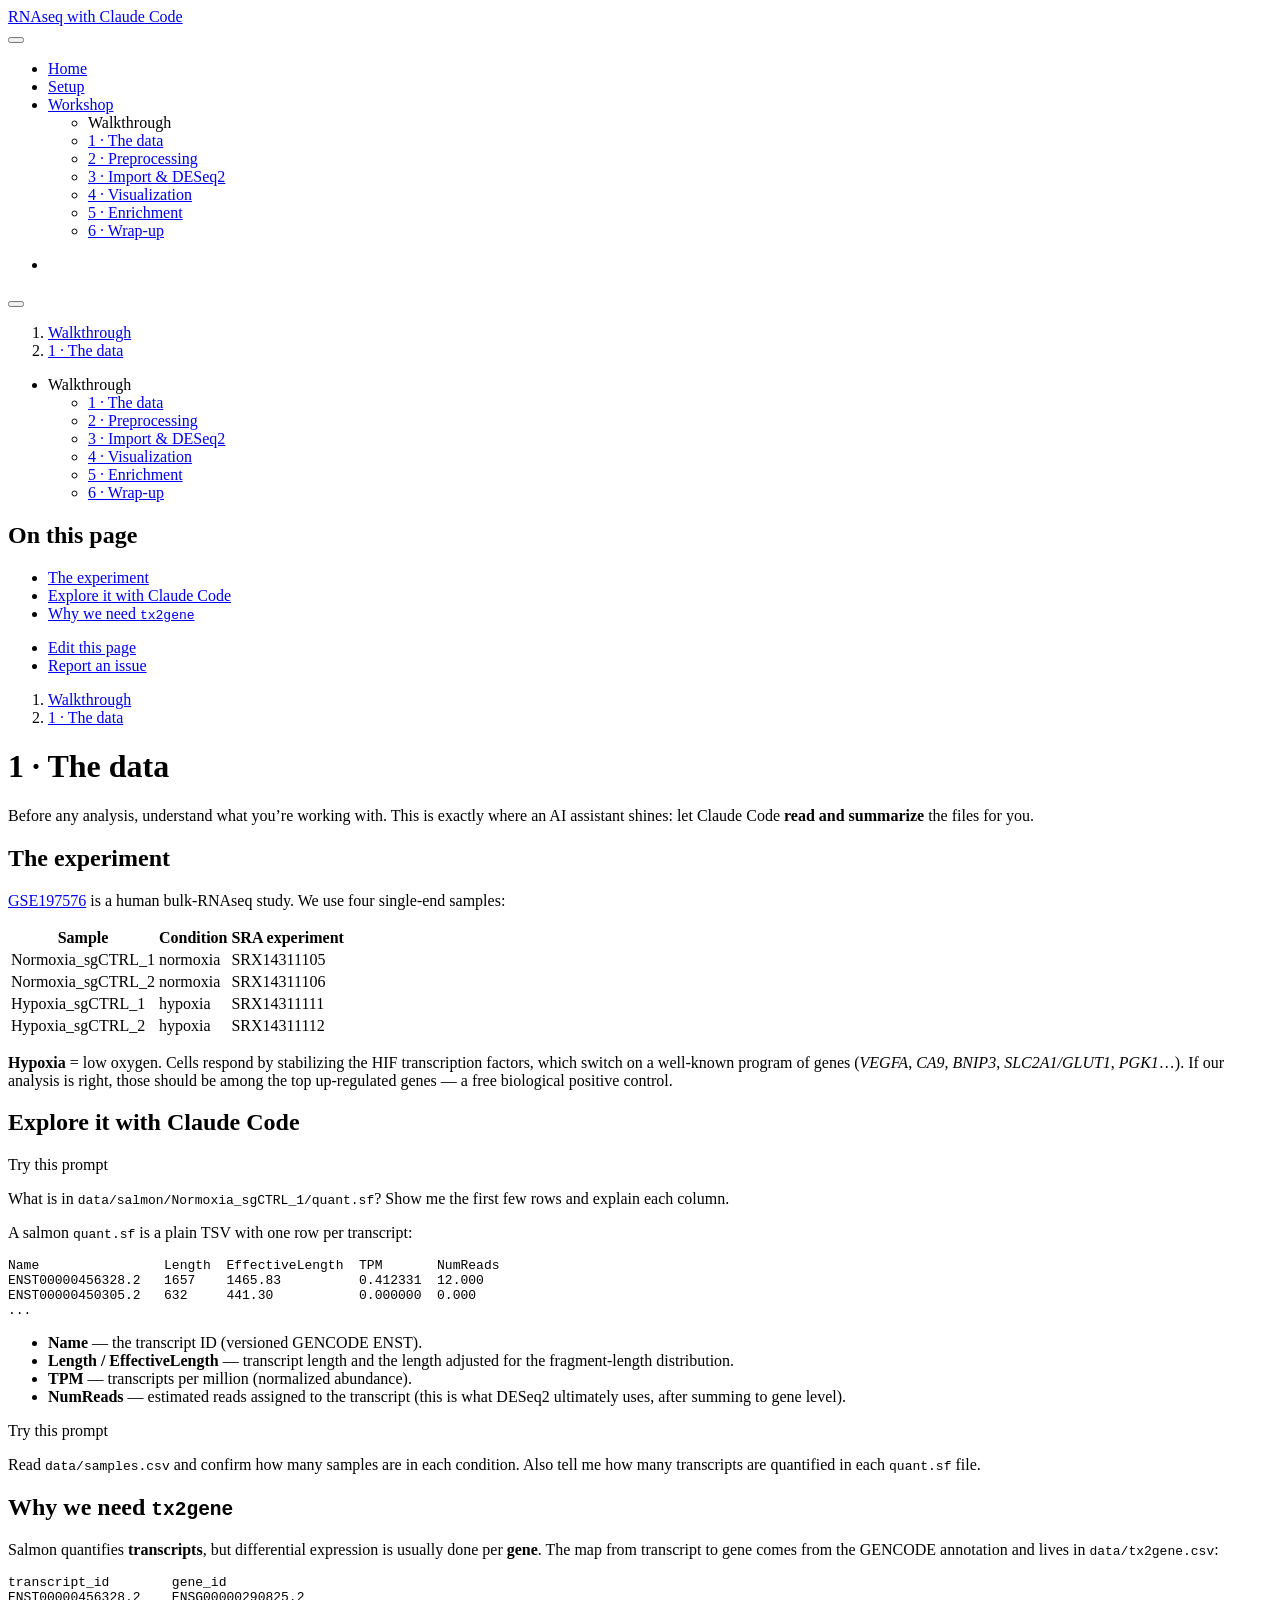
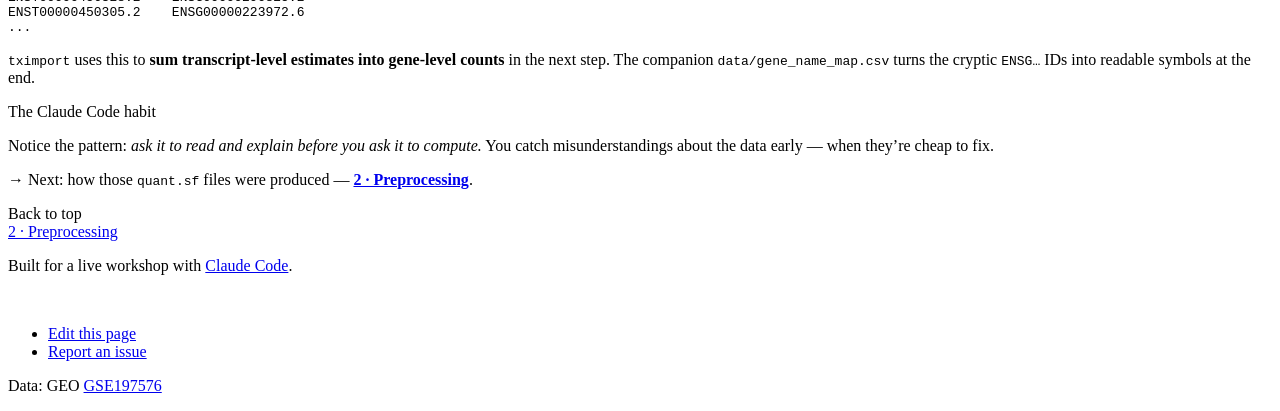
==== docs/01-the-data.html @ b0b3c9ac "RNAseq with Claude Code: 1-hour workshop + Quarto site End-to-end bulk RNAseq workshop driven by Cla" ====
<!DOCTYPE html>
<html xmlns="http://www.w3.org/1999/xhtml" lang="en" xml:lang="en"><head>

<meta charset="utf-8">
<meta name="generator" content="quarto-1.7.31">

<meta name="viewport" content="width=device-width, initial-scale=1.0, user-scalable=yes">


<title>1 · The data – RNAseq with Claude Code</title>
<style>
code{white-space: pre-wrap;}
span.smallcaps{font-variant: small-caps;}
div.columns{display: flex; gap: min(4vw, 1.5em);}
div.column{flex: auto; overflow-x: auto;}
div.hanging-indent{margin-left: 1.5em; text-indent: -1.5em;}
ul.task-list{list-style: none;}
ul.task-list li input[type="checkbox"] {
  width: 0.8em;
  margin: 0 0.8em 0.2em -1em; /* quarto-specific, see https://github.com/quarto-dev/quarto-cli/issues/4556 */ 
  vertical-align: middle;
}
</style>


<script src="site_libs/quarto-nav/quarto-nav.js"></script>
<script src="site_libs/quarto-nav/headroom.min.js"></script>
<script src="site_libs/clipboard/clipboard.min.js"></script>
<script src="site_libs/quarto-search/autocomplete.umd.js"></script>
<script src="site_libs/quarto-search/fuse.min.js"></script>
<script src="site_libs/quarto-search/quarto-search.js"></script>
<meta name="quarto:offset" content="./">
<link href="./02-preprocessing.html" rel="next">
<script src="site_libs/quarto-html/quarto.js" type="module"></script>
<script src="site_libs/quarto-html/tabsets/tabsets.js" type="module"></script>
<script src="site_libs/quarto-html/popper.min.js"></script>
<script src="site_libs/quarto-html/tippy.umd.min.js"></script>
<script src="site_libs/quarto-html/anchor.min.js"></script>
<link href="site_libs/quarto-html/tippy.css" rel="stylesheet">
<link href="site_libs/quarto-html/quarto-syntax-highlighting-4a990d8dcb58f517c7c86712b8f2ac7c.css" rel="stylesheet" id="quarto-text-highlighting-styles">
<script src="site_libs/bootstrap/bootstrap.min.js"></script>
<link href="site_libs/bootstrap/bootstrap-icons.css" rel="stylesheet">
<link href="site_libs/bootstrap/bootstrap-62e6471166560a7707f5a786896205da.min.css" rel="stylesheet" append-hash="true" id="quarto-bootstrap" data-mode="light">
<script id="quarto-search-options" type="application/json">{
  "location": "navbar",
  "copy-button": false,
  "collapse-after": 3,
  "panel-placement": "end",
  "type": "overlay",
  "limit": 50,
  "keyboard-shortcut": [
    "f",
    "/",
    "s"
  ],
  "show-item-context": false,
  "language": {
    "search-no-results-text": "No results",
    "search-matching-documents-text": "matching documents",
    "search-copy-link-title": "Copy link to search",
    "search-hide-matches-text": "Hide additional matches",
    "search-more-match-text": "more match in this document",
    "search-more-matches-text": "more matches in this document",
    "search-clear-button-title": "Clear",
    "search-text-placeholder": "",
    "search-detached-cancel-button-title": "Cancel",
    "search-submit-button-title": "Submit",
    "search-label": "Search"
  }
}</script>


<link rel="stylesheet" href="styles.css">
</head>

<body class="nav-sidebar floating nav-fixed quarto-light">

<div id="quarto-search-results"></div>
  <header id="quarto-header" class="headroom fixed-top">
    <nav class="navbar navbar-expand-lg " data-bs-theme="dark">
      <div class="navbar-container container-fluid">
      <div class="navbar-brand-container mx-auto">
    <a class="navbar-brand" href="./index.html">
    <span class="navbar-title">RNAseq with Claude Code</span>
    </a>
  </div>
            <div id="quarto-search" class="" title="Search"></div>
          <button class="navbar-toggler" type="button" data-bs-toggle="collapse" data-bs-target="#navbarCollapse" aria-controls="navbarCollapse" role="menu" aria-expanded="false" aria-label="Toggle navigation" onclick="if (window.quartoToggleHeadroom) { window.quartoToggleHeadroom(); }">
  <span class="navbar-toggler-icon"></span>
</button>
          <div class="collapse navbar-collapse" id="navbarCollapse">
            <ul class="navbar-nav navbar-nav-scroll me-auto">
  <li class="nav-item">
    <a class="nav-link" href="./index.html"> 
<span class="menu-text">Home</span></a>
  </li>  
  <li class="nav-item">
    <a class="nav-link" href="./setup.html"> 
<span class="menu-text">Setup</span></a>
  </li>  
  <li class="nav-item dropdown ">
    <a class="nav-link dropdown-toggle" href="#" id="nav-menu-workshop" role="link" data-bs-toggle="dropdown" aria-expanded="false">
 <span class="menu-text">Workshop</span>
    </a>
    <ul class="dropdown-menu" aria-labelledby="nav-menu-workshop">    
        <li class="dropdown-header">Walkthrough</li>
        <li>
    <a class="dropdown-item" href="./01-the-data.html">
 <span class="dropdown-text">1 · The data</span></a>
  </li>  
        <li>
    <a class="dropdown-item" href="./02-preprocessing.html">
 <span class="dropdown-text">2 · Preprocessing</span></a>
  </li>  
        <li>
    <a class="dropdown-item" href="./03-import-deseq2.html">
 <span class="dropdown-text">3 · Import &amp; DESeq2</span></a>
  </li>  
        <li>
    <a class="dropdown-item" href="./04-visualization.html">
 <span class="dropdown-text">4 · Visualization</span></a>
  </li>  
        <li>
    <a class="dropdown-item" href="./05-enrichment.html">
 <span class="dropdown-text">5 · Enrichment</span></a>
  </li>  
        <li>
    <a class="dropdown-item" href="./06-wrap-up.html">
 <span class="dropdown-text">6 · Wrap-up</span></a>
  </li>  
    </ul>
  </li>
</ul>
            <ul class="navbar-nav navbar-nav-scroll ms-auto">
  <li class="nav-item compact">
    <a class="nav-link" href="https://github.com/crazyhottommy/claude_code_RNAseq_workshop"> <i class="bi bi-github" role="img">
</i> 
<span class="menu-text"></span></a>
  </li>  
</ul>
          </div> <!-- /navcollapse -->
            <div class="quarto-navbar-tools">
</div>
      </div> <!-- /container-fluid -->
    </nav>
  <nav class="quarto-secondary-nav">
    <div class="container-fluid d-flex">
      <button type="button" class="quarto-btn-toggle btn" data-bs-toggle="collapse" role="button" data-bs-target=".quarto-sidebar-collapse-item" aria-controls="quarto-sidebar" aria-expanded="false" aria-label="Toggle sidebar navigation" onclick="if (window.quartoToggleHeadroom) { window.quartoToggleHeadroom(); }">
        <i class="bi bi-layout-text-sidebar-reverse"></i>
      </button>
        <nav class="quarto-page-breadcrumbs" aria-label="breadcrumb"><ol class="breadcrumb"><li class="breadcrumb-item"><a href="./01-the-data.html">Walkthrough</a></li><li class="breadcrumb-item"><a href="./01-the-data.html">1 · The data</a></li></ol></nav>
        <a class="flex-grow-1" role="navigation" data-bs-toggle="collapse" data-bs-target=".quarto-sidebar-collapse-item" aria-controls="quarto-sidebar" aria-expanded="false" aria-label="Toggle sidebar navigation" onclick="if (window.quartoToggleHeadroom) { window.quartoToggleHeadroom(); }">      
        </a>
    </div>
  </nav>
</header>
<!-- content -->
<div id="quarto-content" class="quarto-container page-columns page-rows-contents page-layout-article page-navbar">
<!-- sidebar -->
  <nav id="quarto-sidebar" class="sidebar collapse collapse-horizontal quarto-sidebar-collapse-item sidebar-navigation floating overflow-auto">
    <div class="sidebar-menu-container"> 
    <ul class="list-unstyled mt-1">
        <li class="sidebar-item sidebar-item-section">
      <div class="sidebar-item-container"> 
            <a class="sidebar-item-text sidebar-link text-start" data-bs-toggle="collapse" data-bs-target="#quarto-sidebar-section-1" role="navigation" aria-expanded="true">
 <span class="menu-text">Walkthrough</span></a>
          <a class="sidebar-item-toggle text-start" data-bs-toggle="collapse" data-bs-target="#quarto-sidebar-section-1" role="navigation" aria-expanded="true" aria-label="Toggle section">
            <i class="bi bi-chevron-right ms-2"></i>
          </a> 
      </div>
      <ul id="quarto-sidebar-section-1" class="collapse list-unstyled sidebar-section depth1 show">  
          <li class="sidebar-item">
  <div class="sidebar-item-container"> 
  <a href="./01-the-data.html" class="sidebar-item-text sidebar-link active">
 <span class="menu-text">1 · The data</span></a>
  </div>
</li>
          <li class="sidebar-item">
  <div class="sidebar-item-container"> 
  <a href="./02-preprocessing.html" class="sidebar-item-text sidebar-link">
 <span class="menu-text">2 · Preprocessing</span></a>
  </div>
</li>
          <li class="sidebar-item">
  <div class="sidebar-item-container"> 
  <a href="./03-import-deseq2.html" class="sidebar-item-text sidebar-link">
 <span class="menu-text">3 · Import &amp; DESeq2</span></a>
  </div>
</li>
          <li class="sidebar-item">
  <div class="sidebar-item-container"> 
  <a href="./04-visualization.html" class="sidebar-item-text sidebar-link">
 <span class="menu-text">4 · Visualization</span></a>
  </div>
</li>
          <li class="sidebar-item">
  <div class="sidebar-item-container"> 
  <a href="./05-enrichment.html" class="sidebar-item-text sidebar-link">
 <span class="menu-text">5 · Enrichment</span></a>
  </div>
</li>
          <li class="sidebar-item">
  <div class="sidebar-item-container"> 
  <a href="./06-wrap-up.html" class="sidebar-item-text sidebar-link">
 <span class="menu-text">6 · Wrap-up</span></a>
  </div>
</li>
      </ul>
  </li>
    </ul>
    </div>
</nav>
<div id="quarto-sidebar-glass" class="quarto-sidebar-collapse-item" data-bs-toggle="collapse" data-bs-target=".quarto-sidebar-collapse-item"></div>
<!-- margin-sidebar -->
    <div id="quarto-margin-sidebar" class="sidebar margin-sidebar">
        <nav id="TOC" role="doc-toc" class="toc-active">
    <h2 id="toc-title">On this page</h2>
   
  <ul>
  <li><a href="#the-experiment" id="toc-the-experiment" class="nav-link active" data-scroll-target="#the-experiment">The experiment</a></li>
  <li><a href="#explore-it-with-claude-code" id="toc-explore-it-with-claude-code" class="nav-link" data-scroll-target="#explore-it-with-claude-code">Explore it with Claude Code</a></li>
  <li><a href="#why-we-need-tx2gene" id="toc-why-we-need-tx2gene" class="nav-link" data-scroll-target="#why-we-need-tx2gene">Why we need <code>tx2gene</code></a></li>
  </ul>
<div class="toc-actions"><ul><li><a href="https://github.com/crazyhottommy/claude_code_RNAseq_workshop/edit/main/01-the-data.qmd" class="toc-action"><i class="bi bi-github"></i>Edit this page</a></li><li><a href="https://github.com/crazyhottommy/claude_code_RNAseq_workshop/issues/new" class="toc-action"><i class="bi empty"></i>Report an issue</a></li></ul></div></nav>
    </div>
<!-- main -->
<main class="content" id="quarto-document-content">

<header id="title-block-header" class="quarto-title-block default"><nav class="quarto-page-breadcrumbs quarto-title-breadcrumbs d-none d-lg-block" aria-label="breadcrumb"><ol class="breadcrumb"><li class="breadcrumb-item"><a href="./01-the-data.html">Walkthrough</a></li><li class="breadcrumb-item"><a href="./01-the-data.html">1 · The data</a></li></ol></nav>
<div class="quarto-title">
<h1 class="title">1 · The data</h1>
</div>



<div class="quarto-title-meta">

    
  
    
  </div>
  


</header>


<p>Before any analysis, understand what you’re working with. This is exactly where an AI assistant shines: let Claude Code <strong>read and summarize</strong> the files for you.</p>
<section id="the-experiment" class="level2">
<h2 class="anchored" data-anchor-id="the-experiment">The experiment</h2>
<p><a href="https://www.ncbi.nlm.nih.gov/geo/query/acc.cgi?acc=GSE197576">GSE197576</a> is a human bulk-RNAseq study. We use four single-end samples:</p>
<table class="caption-top table">
<thead>
<tr class="header">
<th>Sample</th>
<th>Condition</th>
<th>SRA experiment</th>
</tr>
</thead>
<tbody>
<tr class="odd">
<td>Normoxia_sgCTRL_1</td>
<td>normoxia</td>
<td>SRX14311105</td>
</tr>
<tr class="even">
<td>Normoxia_sgCTRL_2</td>
<td>normoxia</td>
<td>SRX14311106</td>
</tr>
<tr class="odd">
<td>Hypoxia_sgCTRL_1</td>
<td>hypoxia</td>
<td>SRX14311111</td>
</tr>
<tr class="even">
<td>Hypoxia_sgCTRL_2</td>
<td>hypoxia</td>
<td>SRX14311112</td>
</tr>
</tbody>
</table>
<p><strong>Hypoxia</strong> = low oxygen. Cells respond by stabilizing the HIF transcription factors, which switch on a well-known program of genes (<em>VEGFA</em>, <em>CA9</em>, <em>BNIP3</em>, <em>SLC2A1/GLUT1</em>, <em>PGK1</em>…). If our analysis is right, those should be among the top up-regulated genes — a free biological positive control.</p>
</section>
<section id="explore-it-with-claude-code" class="level2">
<h2 class="anchored" data-anchor-id="explore-it-with-claude-code">Explore it with Claude Code</h2>
<div class="claude-prompt">
<p><span class="prompt-label">Try this prompt</span></p>
<p><span class="prompt-text">What is in <code>data/salmon/Normoxia_sgCTRL_1/quant.sf</code>? Show me the first few rows and explain each column.</span></p>
</div>
<p>A salmon <code>quant.sf</code> is a plain TSV with one row per transcript:</p>
<pre><code>Name                Length  EffectiveLength  TPM       NumReads
ENST00000456328.2   1657    1465.83          0.412331  12.000
ENST00000450305.2   632     441.30           0.000000  0.000
...</code></pre>
<ul>
<li><strong>Name</strong> — the transcript ID (versioned GENCODE ENST).</li>
<li><strong>Length / EffectiveLength</strong> — transcript length and the length adjusted for the fragment-length distribution.</li>
<li><strong>TPM</strong> — transcripts per million (normalized abundance).</li>
<li><strong>NumReads</strong> — estimated reads assigned to the transcript (this is what DESeq2 ultimately uses, after summing to gene level).</li>
</ul>
<div class="claude-prompt">
<p><span class="prompt-label">Try this prompt</span></p>
<p><span class="prompt-text">Read <code>data/samples.csv</code> and confirm how many samples are in each condition. Also tell me how many transcripts are quantified in each <code>quant.sf</code> file.</span></p>
</div>
</section>
<section id="why-we-need-tx2gene" class="level2">
<h2 class="anchored" data-anchor-id="why-we-need-tx2gene">Why we need <code>tx2gene</code></h2>
<p>Salmon quantifies <strong>transcripts</strong>, but differential expression is usually done per <strong>gene</strong>. The map from transcript to gene comes from the GENCODE annotation and lives in <code>data/tx2gene.csv</code>:</p>
<pre><code>transcript_id        gene_id
ENST00000456328.2    ENSG00000290825.2
ENST00000450305.2    ENSG00000223972.6
...</code></pre>
<p><code>tximport</code> uses this to <strong>sum transcript-level estimates into gene-level counts</strong> in the next step. The companion <code>data/gene_name_map.csv</code> turns the cryptic <code>ENSG…</code> IDs into readable symbols at the end.</p>
<div class="callout callout-style-default callout-tip callout-titled">
<div class="callout-header d-flex align-content-center">
<div class="callout-icon-container">
<i class="callout-icon"></i>
</div>
<div class="callout-title-container flex-fill">
The Claude Code habit
</div>
</div>
<div class="callout-body-container callout-body">
<p>Notice the pattern: <em>ask it to read and explain before you ask it to compute.</em> You catch misunderstandings about the data early — when they’re cheap to fix.</p>
</div>
</div>
<p>→ Next: how those <code>quant.sf</code> files were produced — <strong><a href="./02-preprocessing.html">2 · Preprocessing</a></strong>.</p>


</section>

<a onclick="window.scrollTo(0, 0); return false;" role="button" id="quarto-back-to-top"><i class="bi bi-arrow-up"></i> Back to top</a></main> <!-- /main -->
<script id="quarto-html-after-body" type="application/javascript">
  window.document.addEventListener("DOMContentLoaded", function (event) {
    const icon = "";
    const anchorJS = new window.AnchorJS();
    anchorJS.options = {
      placement: 'right',
      icon: icon
    };
    anchorJS.add('.anchored');
    const isCodeAnnotation = (el) => {
      for (const clz of el.classList) {
        if (clz.startsWith('code-annotation-')) {                     
          return true;
        }
      }
      return false;
    }
    const onCopySuccess = function(e) {
      // button target
      const button = e.trigger;
      // don't keep focus
      button.blur();
      // flash "checked"
      button.classList.add('code-copy-button-checked');
      var currentTitle = button.getAttribute("title");
      button.setAttribute("title", "Copied!");
      let tooltip;
      if (window.bootstrap) {
        button.setAttribute("data-bs-toggle", "tooltip");
        button.setAttribute("data-bs-placement", "left");
        button.setAttribute("data-bs-title", "Copied!");
        tooltip = new bootstrap.Tooltip(button, 
          { trigger: "manual", 
            customClass: "code-copy-button-tooltip",
            offset: [0, -8]});
        tooltip.show();    
      }
      setTimeout(function() {
        if (tooltip) {
          tooltip.hide();
          button.removeAttribute("data-bs-title");
          button.removeAttribute("data-bs-toggle");
          button.removeAttribute("data-bs-placement");
        }
        button.setAttribute("title", currentTitle);
        button.classList.remove('code-copy-button-checked');
      }, 1000);
      // clear code selection
      e.clearSelection();
    }
    const getTextToCopy = function(trigger) {
        const codeEl = trigger.previousElementSibling.cloneNode(true);
        for (const childEl of codeEl.children) {
          if (isCodeAnnotation(childEl)) {
            childEl.remove();
          }
        }
        return codeEl.innerText;
    }
    const clipboard = new window.ClipboardJS('.code-copy-button:not([data-in-quarto-modal])', {
      text: getTextToCopy
    });
    clipboard.on('success', onCopySuccess);
    if (window.document.getElementById('quarto-embedded-source-code-modal')) {
      const clipboardModal = new window.ClipboardJS('.code-copy-button[data-in-quarto-modal]', {
        text: getTextToCopy,
        container: window.document.getElementById('quarto-embedded-source-code-modal')
      });
      clipboardModal.on('success', onCopySuccess);
    }
      var localhostRegex = new RegExp(/^(?:http|https):\/\/localhost\:?[0-9]*\//);
      var mailtoRegex = new RegExp(/^mailto:/);
        var filterRegex = new RegExp("https:\/\/crazyhottommy\.github\.io\/claude_code_RNAseq_workshop\/");
      var isInternal = (href) => {
          return filterRegex.test(href) || localhostRegex.test(href) || mailtoRegex.test(href);
      }
      // Inspect non-navigation links and adorn them if external
     var links = window.document.querySelectorAll('a[href]:not(.nav-link):not(.navbar-brand):not(.toc-action):not(.sidebar-link):not(.sidebar-item-toggle):not(.pagination-link):not(.no-external):not([aria-hidden]):not(.dropdown-item):not(.quarto-navigation-tool):not(.about-link)');
      for (var i=0; i<links.length; i++) {
        const link = links[i];
        if (!isInternal(link.href)) {
          // undo the damage that might have been done by quarto-nav.js in the case of
          // links that we want to consider external
          if (link.dataset.originalHref !== undefined) {
            link.href = link.dataset.originalHref;
          }
        }
      }
    function tippyHover(el, contentFn, onTriggerFn, onUntriggerFn) {
      const config = {
        allowHTML: true,
        maxWidth: 500,
        delay: 100,
        arrow: false,
        appendTo: function(el) {
            return el.parentElement;
        },
        interactive: true,
        interactiveBorder: 10,
        theme: 'quarto',
        placement: 'bottom-start',
      };
      if (contentFn) {
        config.content = contentFn;
      }
      if (onTriggerFn) {
        config.onTrigger = onTriggerFn;
      }
      if (onUntriggerFn) {
        config.onUntrigger = onUntriggerFn;
      }
      window.tippy(el, config); 
    }
    const noterefs = window.document.querySelectorAll('a[role="doc-noteref"]');
    for (var i=0; i<noterefs.length; i++) {
      const ref = noterefs[i];
      tippyHover(ref, function() {
        // use id or data attribute instead here
        let href = ref.getAttribute('data-footnote-href') || ref.getAttribute('href');
        try { href = new URL(href).hash; } catch {}
        const id = href.replace(/^#\/?/, "");
        const note = window.document.getElementById(id);
        if (note) {
          return note.innerHTML;
        } else {
          return "";
        }
      });
    }
    const xrefs = window.document.querySelectorAll('a.quarto-xref');
    const processXRef = (id, note) => {
      // Strip column container classes
      const stripColumnClz = (el) => {
        el.classList.remove("page-full", "page-columns");
        if (el.children) {
          for (const child of el.children) {
            stripColumnClz(child);
          }
        }
      }
      stripColumnClz(note)
      if (id === null || id.startsWith('sec-')) {
        // Special case sections, only their first couple elements
        const container = document.createElement("div");
        if (note.children && note.children.length > 2) {
          container.appendChild(note.children[0].cloneNode(true));
          for (let i = 1; i < note.children.length; i++) {
            const child = note.children[i];
            if (child.tagName === "P" && child.innerText === "") {
              continue;
            } else {
              container.appendChild(child.cloneNode(true));
              break;
            }
          }
          if (window.Quarto?.typesetMath) {
            window.Quarto.typesetMath(container);
          }
          return container.innerHTML
        } else {
          if (window.Quarto?.typesetMath) {
            window.Quarto.typesetMath(note);
          }
          return note.innerHTML;
        }
      } else {
        // Remove any anchor links if they are present
        const anchorLink = note.querySelector('a.anchorjs-link');
        if (anchorLink) {
          anchorLink.remove();
        }
        if (window.Quarto?.typesetMath) {
          window.Quarto.typesetMath(note);
        }
        if (note.classList.contains("callout")) {
          return note.outerHTML;
        } else {
          return note.innerHTML;
        }
      }
    }
    for (var i=0; i<xrefs.length; i++) {
      const xref = xrefs[i];
      tippyHover(xref, undefined, function(instance) {
        instance.disable();
        let url = xref.getAttribute('href');
        let hash = undefined; 
        if (url.startsWith('#')) {
          hash = url;
        } else {
          try { hash = new URL(url).hash; } catch {}
        }
        if (hash) {
          const id = hash.replace(/^#\/?/, "");
          const note = window.document.getElementById(id);
          if (note !== null) {
            try {
              const html = processXRef(id, note.cloneNode(true));
              instance.setContent(html);
            } finally {
              instance.enable();
              instance.show();
            }
          } else {
            // See if we can fetch this
            fetch(url.split('#')[0])
            .then(res => res.text())
            .then(html => {
              const parser = new DOMParser();
              const htmlDoc = parser.parseFromString(html, "text/html");
              const note = htmlDoc.getElementById(id);
              if (note !== null) {
                const html = processXRef(id, note);
                instance.setContent(html);
              } 
            }).finally(() => {
              instance.enable();
              instance.show();
            });
          }
        } else {
          // See if we can fetch a full url (with no hash to target)
          // This is a special case and we should probably do some content thinning / targeting
          fetch(url)
          .then(res => res.text())
          .then(html => {
            const parser = new DOMParser();
            const htmlDoc = parser.parseFromString(html, "text/html");
            const note = htmlDoc.querySelector('main.content');
            if (note !== null) {
              // This should only happen for chapter cross references
              // (since there is no id in the URL)
              // remove the first header
              if (note.children.length > 0 && note.children[0].tagName === "HEADER") {
                note.children[0].remove();
              }
              const html = processXRef(null, note);
              instance.setContent(html);
            } 
          }).finally(() => {
            instance.enable();
            instance.show();
          });
        }
      }, function(instance) {
      });
    }
        let selectedAnnoteEl;
        const selectorForAnnotation = ( cell, annotation) => {
          let cellAttr = 'data-code-cell="' + cell + '"';
          let lineAttr = 'data-code-annotation="' +  annotation + '"';
          const selector = 'span[' + cellAttr + '][' + lineAttr + ']';
          return selector;
        }
        const selectCodeLines = (annoteEl) => {
          const doc = window.document;
          const targetCell = annoteEl.getAttribute("data-target-cell");
          const targetAnnotation = annoteEl.getAttribute("data-target-annotation");
          const annoteSpan = window.document.querySelector(selectorForAnnotation(targetCell, targetAnnotation));
          const lines = annoteSpan.getAttribute("data-code-lines").split(",");
          const lineIds = lines.map((line) => {
            return targetCell + "-" + line;
          })
          let top = null;
          let height = null;
          let parent = null;
          if (lineIds.length > 0) {
              //compute the position of the single el (top and bottom and make a div)
              const el = window.document.getElementById(lineIds[0]);
              top = el.offsetTop;
              height = el.offsetHeight;
              parent = el.parentElement.parentElement;
            if (lineIds.length > 1) {
              const lastEl = window.document.getElementById(lineIds[lineIds.length - 1]);
              const bottom = lastEl.offsetTop + lastEl.offsetHeight;
              height = bottom - top;
            }
            if (top !== null && height !== null && parent !== null) {
              // cook up a div (if necessary) and position it 
              let div = window.document.getElementById("code-annotation-line-highlight");
              if (div === null) {
                div = window.document.createElement("div");
                div.setAttribute("id", "code-annotation-line-highlight");
                div.style.position = 'absolute';
                parent.appendChild(div);
              }
              div.style.top = top - 2 + "px";
              div.style.height = height + 4 + "px";
              div.style.left = 0;
              let gutterDiv = window.document.getElementById("code-annotation-line-highlight-gutter");
              if (gutterDiv === null) {
                gutterDiv = window.document.createElement("div");
                gutterDiv.setAttribute("id", "code-annotation-line-highlight-gutter");
                gutterDiv.style.position = 'absolute';
                const codeCell = window.document.getElementById(targetCell);
                const gutter = codeCell.querySelector('.code-annotation-gutter');
                gutter.appendChild(gutterDiv);
              }
              gutterDiv.style.top = top - 2 + "px";
              gutterDiv.style.height = height + 4 + "px";
            }
            selectedAnnoteEl = annoteEl;
          }
        };
        const unselectCodeLines = () => {
          const elementsIds = ["code-annotation-line-highlight", "code-annotation-line-highlight-gutter"];
          elementsIds.forEach((elId) => {
            const div = window.document.getElementById(elId);
            if (div) {
              div.remove();
            }
          });
          selectedAnnoteEl = undefined;
        };
          // Handle positioning of the toggle
      window.addEventListener(
        "resize",
        throttle(() => {
          elRect = undefined;
          if (selectedAnnoteEl) {
            selectCodeLines(selectedAnnoteEl);
          }
        }, 10)
      );
      function throttle(fn, ms) {
      let throttle = false;
      let timer;
        return (...args) => {
          if(!throttle) { // first call gets through
              fn.apply(this, args);
              throttle = true;
          } else { // all the others get throttled
              if(timer) clearTimeout(timer); // cancel #2
              timer = setTimeout(() => {
                fn.apply(this, args);
                timer = throttle = false;
              }, ms);
          }
        };
      }
        // Attach click handler to the DT
        const annoteDls = window.document.querySelectorAll('dt[data-target-cell]');
        for (const annoteDlNode of annoteDls) {
          annoteDlNode.addEventListener('click', (event) => {
            const clickedEl = event.target;
            if (clickedEl !== selectedAnnoteEl) {
              unselectCodeLines();
              const activeEl = window.document.querySelector('dt[data-target-cell].code-annotation-active');
              if (activeEl) {
                activeEl.classList.remove('code-annotation-active');
              }
              selectCodeLines(clickedEl);
              clickedEl.classList.add('code-annotation-active');
            } else {
              // Unselect the line
              unselectCodeLines();
              clickedEl.classList.remove('code-annotation-active');
            }
          });
        }
    const findCites = (el) => {
      const parentEl = el.parentElement;
      if (parentEl) {
        const cites = parentEl.dataset.cites;
        if (cites) {
          return {
            el,
            cites: cites.split(' ')
          };
        } else {
          return findCites(el.parentElement)
        }
      } else {
        return undefined;
      }
    };
    var bibliorefs = window.document.querySelectorAll('a[role="doc-biblioref"]');
    for (var i=0; i<bibliorefs.length; i++) {
      const ref = bibliorefs[i];
      const citeInfo = findCites(ref);
      if (citeInfo) {
        tippyHover(citeInfo.el, function() {
          var popup = window.document.createElement('div');
          citeInfo.cites.forEach(function(cite) {
            var citeDiv = window.document.createElement('div');
            citeDiv.classList.add('hanging-indent');
            citeDiv.classList.add('csl-entry');
            var biblioDiv = window.document.getElementById('ref-' + cite);
            if (biblioDiv) {
              citeDiv.innerHTML = biblioDiv.innerHTML;
            }
            popup.appendChild(citeDiv);
          });
          return popup.innerHTML;
        });
      }
    }
  });
  </script>
<nav class="page-navigation">
  <div class="nav-page nav-page-previous">
  </div>
  <div class="nav-page nav-page-next">
      <a href="./02-preprocessing.html" class="pagination-link" aria-label="2 · Preprocessing">
        <span class="nav-page-text">2 · Preprocessing</span> <i class="bi bi-arrow-right-short"></i>
      </a>
  </div>
</nav>
</div> <!-- /content -->
<footer class="footer">
  <div class="nav-footer">
    <div class="nav-footer-left">
<p>Built for a live workshop with <a href="https://claude.com/claude-code">Claude Code</a>.</p>
</div>   
    <div class="nav-footer-center">
      &nbsp;
    <div class="toc-actions d-sm-block d-md-none"><ul><li><a href="https://github.com/crazyhottommy/claude_code_RNAseq_workshop/edit/main/01-the-data.qmd" class="toc-action"><i class="bi bi-github"></i>Edit this page</a></li><li><a href="https://github.com/crazyhottommy/claude_code_RNAseq_workshop/issues/new" class="toc-action"><i class="bi empty"></i>Report an issue</a></li></ul></div></div>
    <div class="nav-footer-right">
<p>Data: GEO <a href="https://www.ncbi.nlm.nih.gov/geo/query/acc.cgi?acc=GSE197576">GSE197576</a></p>
</div>
  </div>
</footer>




</body></html>
---- docs/styles.css ----
/* Minor tweaks layered on top of styles.scss */
.callout { margin-top: 1rem; }
pre.sourceCode { border-radius: 8px; }
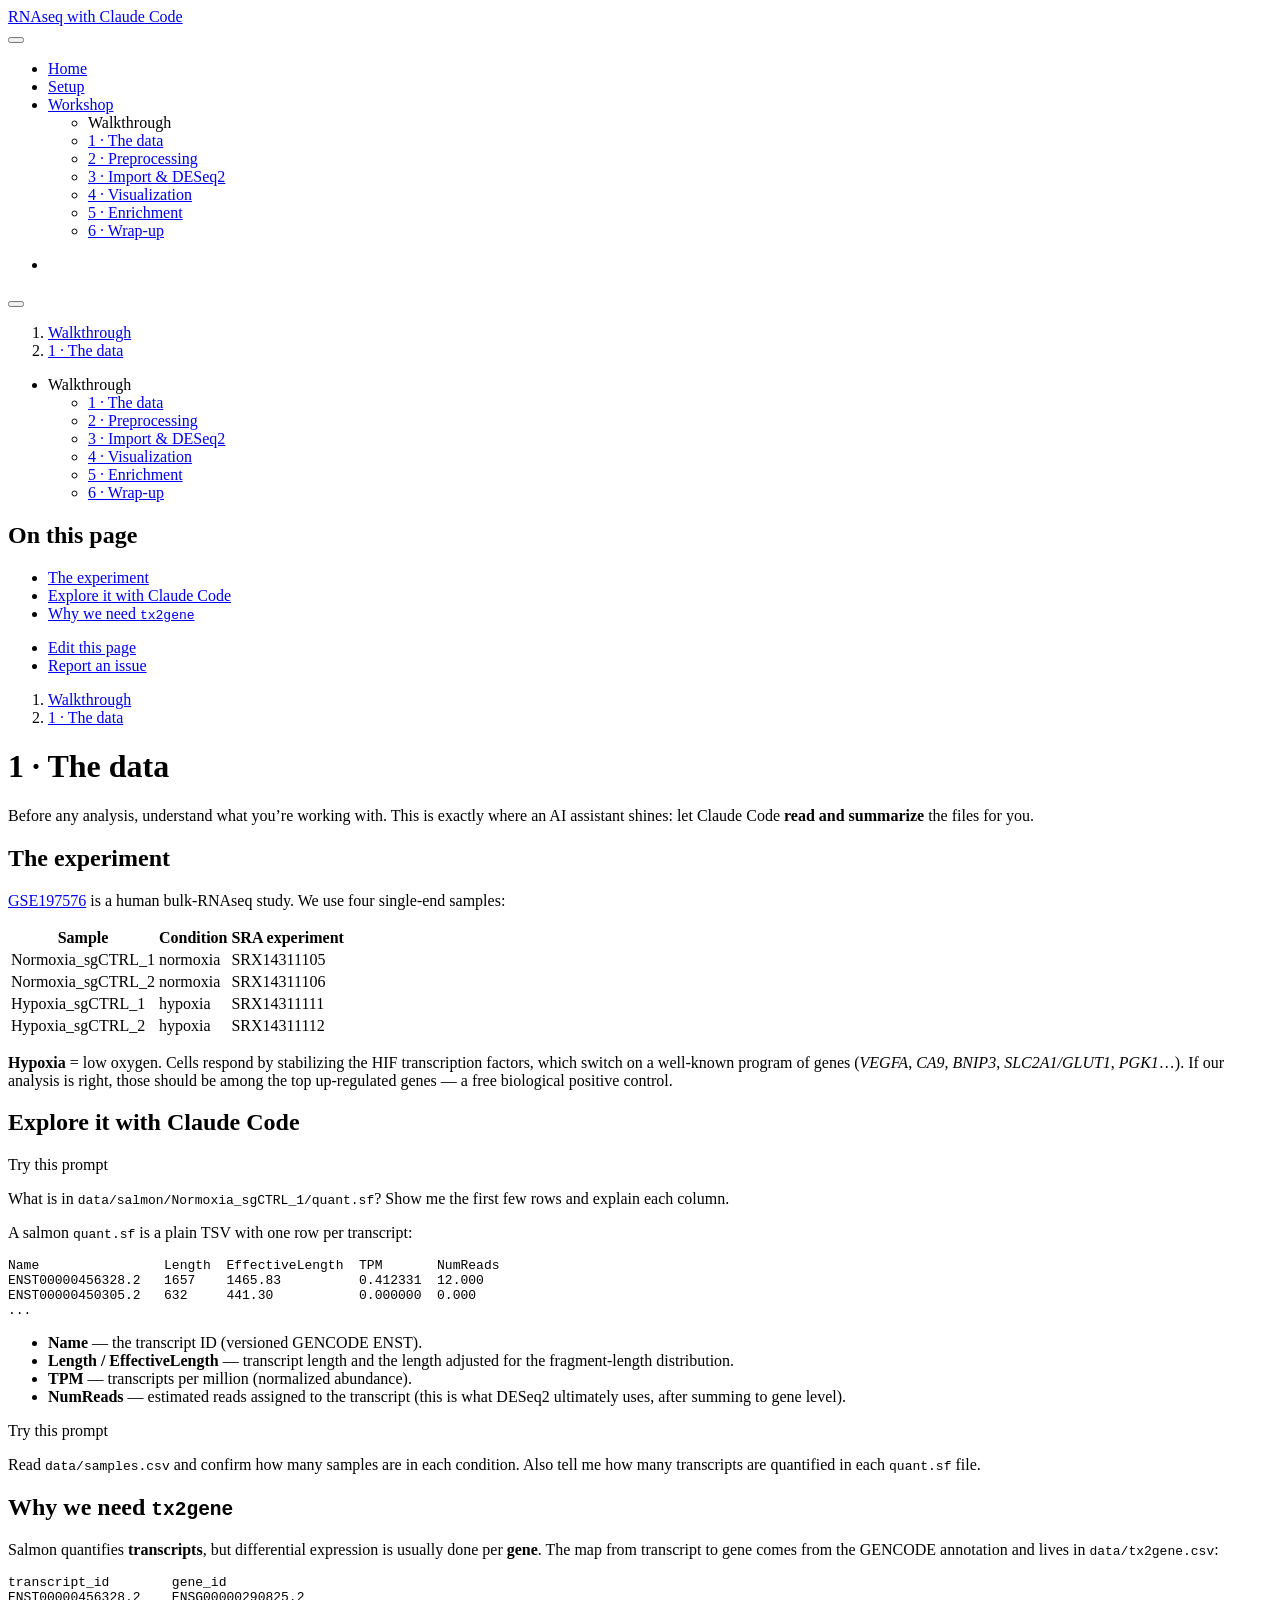
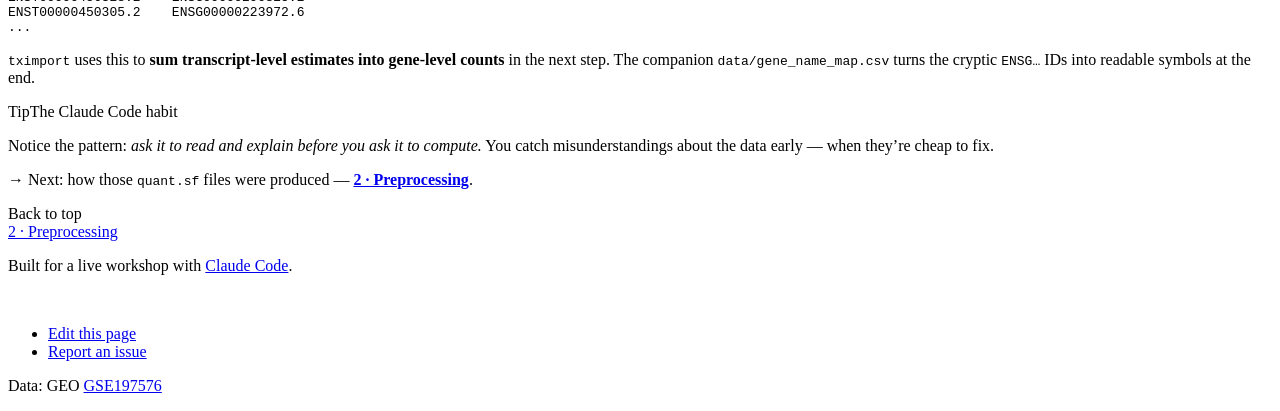
==== commit 52957aeb: "Render site [skip ci]" ====
--- a/docs/01-the-data.html
+++ b/docs/01-the-data.html
@@ -2,13 +2,16 @@
 <html xmlns="http://www.w3.org/1999/xhtml" lang="en" xml:lang="en"><head>
 
 <meta charset="utf-8">
-<meta name="generator" content="quarto-1.7.31">
+<meta name="generator" content="quarto-1.9.38">
 
 <meta name="viewport" content="width=device-width, initial-scale=1.0, user-scalable=yes">
 
 
 <title>1 · The data – RNAseq with Claude Code</title>
 <style>
+/* Default styles provided by pandoc.
+** See https://pandoc.org/MANUAL.html#variables-for-html for config info.
+*/
 code{white-space: pre-wrap;}
 span.smallcaps{font-variant: small-caps;}
 div.columns{display: flex; gap: min(4vw, 1.5em);}
@@ -37,10 +40,10 @@
 <script src="site_libs/quarto-html/tippy.umd.min.js"></script>
 <script src="site_libs/quarto-html/anchor.min.js"></script>
 <link href="site_libs/quarto-html/tippy.css" rel="stylesheet">
-<link href="site_libs/quarto-html/quarto-syntax-highlighting-4a990d8dcb58f517c7c86712b8f2ac7c.css" rel="stylesheet" id="quarto-text-highlighting-styles">
+<link href="site_libs/quarto-html/quarto-syntax-highlighting-de63f62b328812d8e578a4d74e282472.css" rel="stylesheet" id="quarto-text-highlighting-styles">
 <script src="site_libs/bootstrap/bootstrap.min.js"></script>
 <link href="site_libs/bootstrap/bootstrap-icons.css" rel="stylesheet">
-<link href="site_libs/bootstrap/bootstrap-62e6471166560a7707f5a786896205da.min.css" rel="stylesheet" append-hash="true" id="quarto-bootstrap" data-mode="light">
+<link href="site_libs/bootstrap/bootstrap-f3ce6f10c841a97ff259ec1de2f31974.min.css" rel="stylesheet" append-hash="true" id="quarto-bootstrap" data-mode="light">
 <script id="quarto-search-options" type="application/json">{
   "location": "navbar",
   "copy-button": false,
@@ -318,7 +321,7 @@
 <i class="callout-icon"></i>
 </div>
 <div class="callout-title-container flex-fill">
-The Claude Code habit
+<span class="screen-reader-only">Tip</span>The Claude Code habit
 </div>
 </div>
 <div class="callout-body-container callout-body">
@@ -382,13 +385,14 @@
       e.clearSelection();
     }
     const getTextToCopy = function(trigger) {
-        const codeEl = trigger.previousElementSibling.cloneNode(true);
-        for (const childEl of codeEl.children) {
-          if (isCodeAnnotation(childEl)) {
-            childEl.remove();
-          }
-        }
-        return codeEl.innerText;
+      const outerScaffold = trigger.parentElement.cloneNode(true);
+      const codeEl = outerScaffold.querySelector('code');
+      for (const childEl of codeEl.children) {
+        if (isCodeAnnotation(childEl)) {
+          childEl.remove();
+        }
+      }
+      return codeEl.innerText;
     }
     const clipboard = new window.ClipboardJS('.code-copy-button:not([data-in-quarto-modal])', {
       text: getTextToCopy
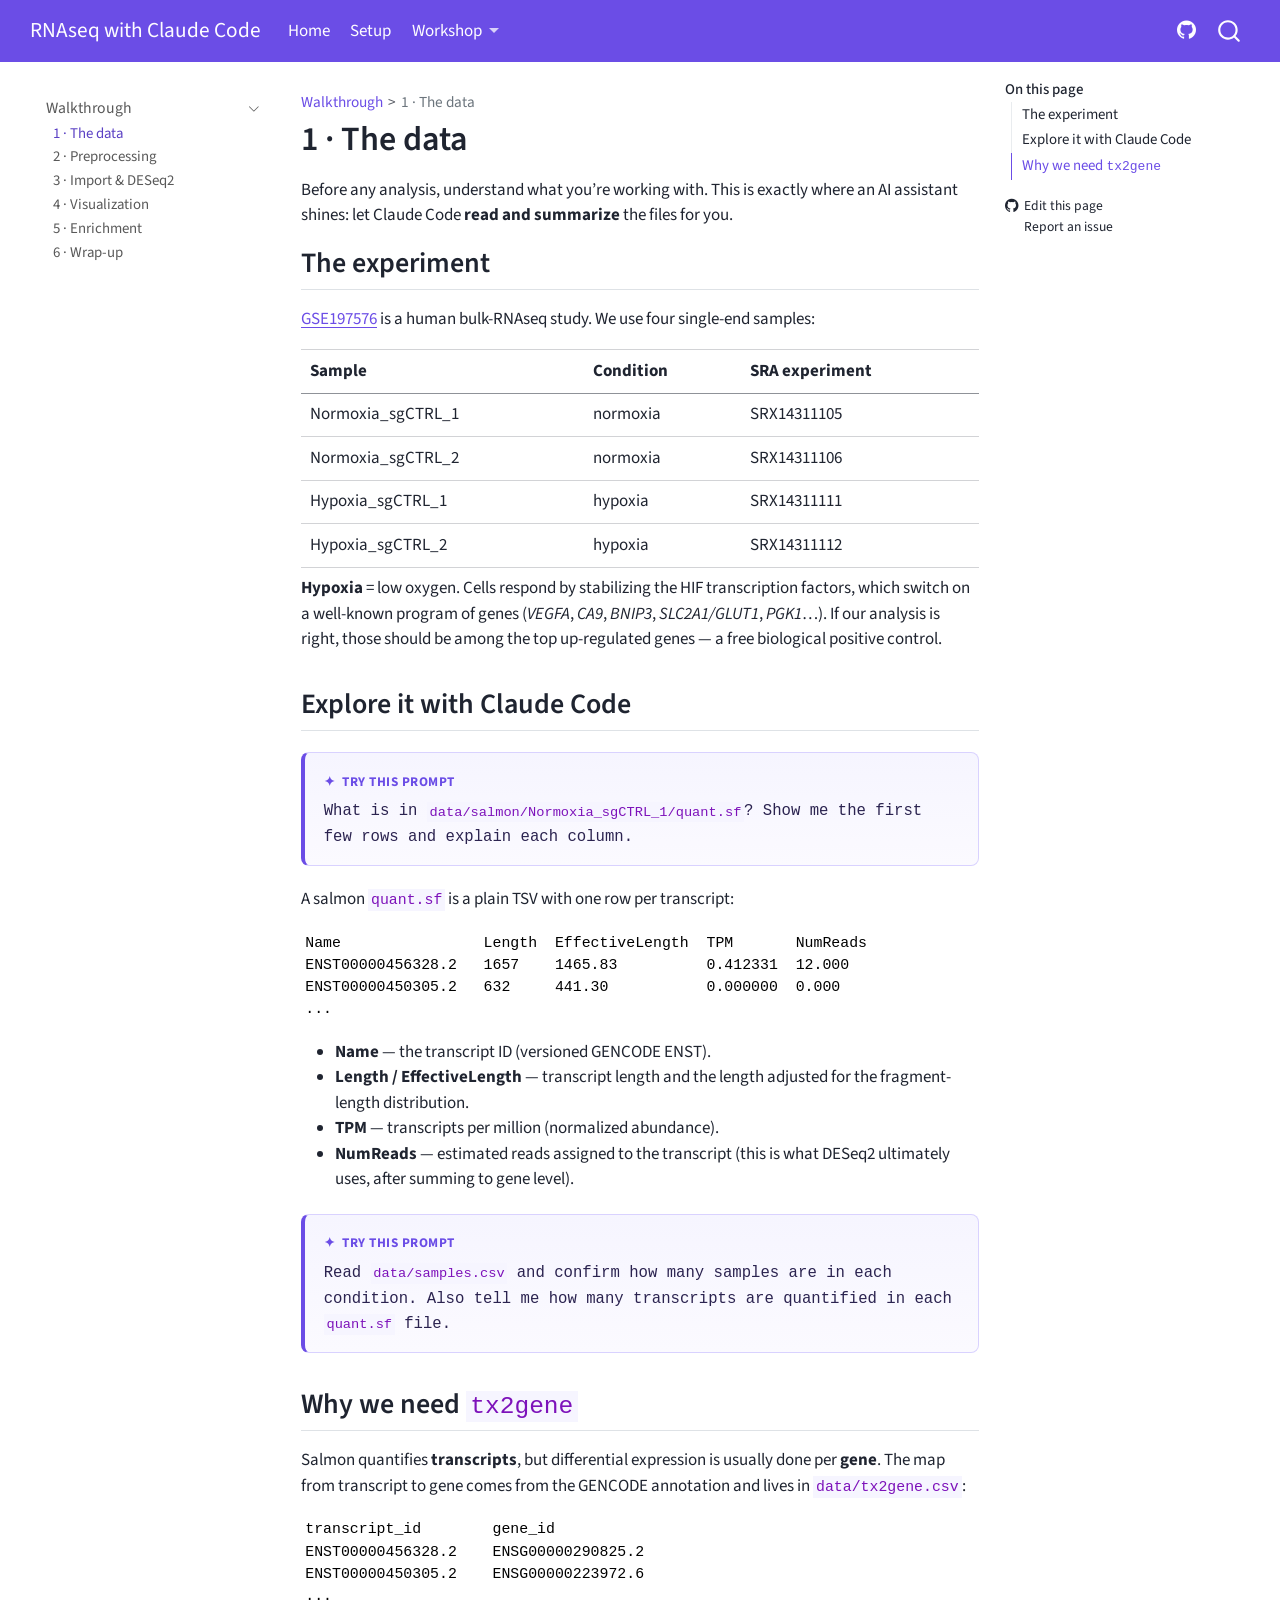
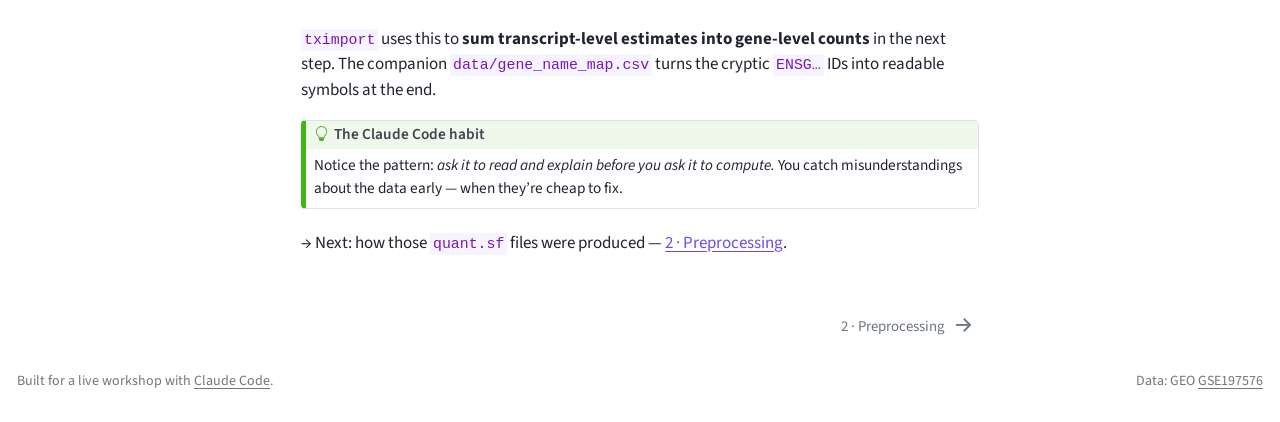
==== commit 175188e1: "Add .nojekyll via post-render hook for GitHub Pages Co-Authored-By: Claude Opus 4.8 (1M context) <no" ====
--- a/docs/01-the-data.html
+++ b/docs/01-the-data.html
@@ -2,16 +2,13 @@
 <html xmlns="http://www.w3.org/1999/xhtml" lang="en" xml:lang="en"><head>
 
 <meta charset="utf-8">
-<meta name="generator" content="quarto-1.9.38">
+<meta name="generator" content="quarto-1.7.31">
 
 <meta name="viewport" content="width=device-width, initial-scale=1.0, user-scalable=yes">
 
 
 <title>1 · The data – RNAseq with Claude Code</title>
 <style>
-/* Default styles provided by pandoc.
-** See https://pandoc.org/MANUAL.html#variables-for-html for config info.
-*/
 code{white-space: pre-wrap;}
 span.smallcaps{font-variant: small-caps;}
 div.columns{display: flex; gap: min(4vw, 1.5em);}
@@ -40,10 +37,10 @@
 <script src="site_libs/quarto-html/tippy.umd.min.js"></script>
 <script src="site_libs/quarto-html/anchor.min.js"></script>
 <link href="site_libs/quarto-html/tippy.css" rel="stylesheet">
-<link href="site_libs/quarto-html/quarto-syntax-highlighting-de63f62b328812d8e578a4d74e282472.css" rel="stylesheet" id="quarto-text-highlighting-styles">
+<link href="site_libs/quarto-html/quarto-syntax-highlighting-4a990d8dcb58f517c7c86712b8f2ac7c.css" rel="stylesheet" id="quarto-text-highlighting-styles">
 <script src="site_libs/bootstrap/bootstrap.min.js"></script>
 <link href="site_libs/bootstrap/bootstrap-icons.css" rel="stylesheet">
-<link href="site_libs/bootstrap/bootstrap-f3ce6f10c841a97ff259ec1de2f31974.min.css" rel="stylesheet" append-hash="true" id="quarto-bootstrap" data-mode="light">
+<link href="site_libs/bootstrap/bootstrap-62e6471166560a7707f5a786896205da.min.css" rel="stylesheet" append-hash="true" id="quarto-bootstrap" data-mode="light">
 <script id="quarto-search-options" type="application/json">{
   "location": "navbar",
   "copy-button": false,
@@ -321,7 +318,7 @@
 <i class="callout-icon"></i>
 </div>
 <div class="callout-title-container flex-fill">
-<span class="screen-reader-only">Tip</span>The Claude Code habit
+The Claude Code habit
 </div>
 </div>
 <div class="callout-body-container callout-body">
@@ -385,14 +382,13 @@
       e.clearSelection();
     }
     const getTextToCopy = function(trigger) {
-      const outerScaffold = trigger.parentElement.cloneNode(true);
-      const codeEl = outerScaffold.querySelector('code');
-      for (const childEl of codeEl.children) {
-        if (isCodeAnnotation(childEl)) {
-          childEl.remove();
-        }
-      }
-      return codeEl.innerText;
+        const codeEl = trigger.previousElementSibling.cloneNode(true);
+        for (const childEl of codeEl.children) {
+          if (isCodeAnnotation(childEl)) {
+            childEl.remove();
+          }
+        }
+        return codeEl.innerText;
     }
     const clipboard = new window.ClipboardJS('.code-copy-button:not([data-in-quarto-modal])', {
       text: getTextToCopy
--- a/docs/site_libs/quarto-html/tippy.css
+++ b/docs/site_libs/quarto-html/tippy.css
@@ -0,0 +1 @@
+.tippy-box[data-animation=fade][data-state=hidden]{opacity:0}[data-tippy-root]{max-width:calc(100vw - 10px)}.tippy-box{position:relative;background-color:#333;color:#fff;border-radius:4px;font-size:14px;line-height:1.4;white-space:normal;outline:0;transition-property:transform,visibility,opacity}.tippy-box[data-placement^=top]>.tippy-arrow{bottom:0}.tippy-box[data-placement^=top]>.tippy-arrow:before{bottom:-7px;left:0;border-width:8px 8px 0;border-top-color:initial;transform-origin:center top}.tippy-box[data-placement^=bottom]>.tippy-arrow{top:0}.tippy-box[data-placement^=bottom]>.tippy-arrow:before{top:-7px;left:0;border-width:0 8px 8px;border-bottom-color:initial;transform-origin:center bottom}.tippy-box[data-placement^=left]>.tippy-arrow{right:0}.tippy-box[data-placement^=left]>.tippy-arrow:before{border-width:8px 0 8px 8px;border-left-color:initial;right:-7px;transform-origin:center left}.tippy-box[data-placement^=right]>.tippy-arrow{left:0}.tippy-box[data-placement^=right]>.tippy-arrow:before{left:-7px;border-width:8px 8px 8px 0;border-right-color:initial;transform-origin:center right}.tippy-box[data-inertia][data-state=visible]{transition-timing-function:cubic-bezier(.54,1.5,.38,1.11)}.tippy-arrow{width:16px;height:16px;color:#333}.tippy-arrow:before{content:"";position:absolute;border-color:transparent;border-style:solid}.tippy-content{position:relative;padding:5px 9px;z-index:1}
--- a/docs/site_libs/quarto-html/quarto-syntax-highlighting-4a990d8dcb58f517c7c86712b8f2ac7c.css
+++ b/docs/site_libs/quarto-html/quarto-syntax-highlighting-4a990d8dcb58f517c7c86712b8f2ac7c.css
@@ -0,0 +1,210 @@
+/* quarto syntax highlight colors */
+:root {
+  --quarto-hl-al-color: #ff5555;
+  --quarto-hl-an-color: #6a737d;
+  --quarto-hl-at-color: #d73a49;
+  --quarto-hl-bn-color: #005cc5;
+  --quarto-hl-bu-color: #d73a49;
+  --quarto-hl-ch-color: #032f62;
+  --quarto-hl-co-color: #6a737d;
+  --quarto-hl-cv-color: #6a737d;
+  --quarto-hl-cn-color: #005cc5;
+  --quarto-hl-cf-color: #d73a49;
+  --quarto-hl-dt-color: #d73a49;
+  --quarto-hl-dv-color: #005cc5;
+  --quarto-hl-do-color: #6a737d;
+  --quarto-hl-er-color: #ff5555;
+  --quarto-hl-ex-color: #d73a49;
+  --quarto-hl-fl-color: #005cc5;
+  --quarto-hl-fu-color: #6f42c1;
+  --quarto-hl-im-color: #032f62;
+  --quarto-hl-in-color: #6a737d;
+  --quarto-hl-kw-color: #d73a49;
+  --quarto-hl-op-color: #24292e;
+  --quarto-hl-pp-color: #d73a49;
+  --quarto-hl-re-color: #6a737d;
+  --quarto-hl-sc-color: #005cc5;
+  --quarto-hl-ss-color: #032f62;
+  --quarto-hl-st-color: #032f62;
+  --quarto-hl-va-color: #e36209;
+  --quarto-hl-vs-color: #032f62;
+  --quarto-hl-wa-color: #ff5555;
+}
+
+/* other quarto variables */
+:root {
+  --quarto-font-monospace: SFMono-Regular, Menlo, Monaco, Consolas, "Liberation Mono", "Courier New", monospace;
+}
+
+/* syntax highlight based on Pandoc's rules */
+pre > code.sourceCode > span {
+  color: #24292e;
+}
+
+code.sourceCode > span {
+  color: #24292e;
+}
+
+div.sourceCode,
+div.sourceCode pre.sourceCode {
+  color: #24292e;
+}
+
+/* Normal */
+code span {
+  color: #24292e;
+}
+
+/* Alert */
+code span.al {
+  font-weight: bold;
+  color: #ff5555;
+}
+
+/* Annotation */
+code span.an {
+  color: #6a737d;
+}
+
+/* Attribute */
+code span.at {
+  color: #d73a49;
+}
+
+/* BaseN */
+code span.bn {
+  color: #005cc5;
+}
+
+/* BuiltIn */
+code span.bu {
+  color: #d73a49;
+}
+
+/* ControlFlow */
+code span.cf {
+  color: #d73a49;
+}
+
+/* Char */
+code span.ch {
+  color: #032f62;
+}
+
+/* Constant */
+code span.cn {
+  color: #005cc5;
+}
+
+/* Comment */
+code span.co {
+  color: #6a737d;
+}
+
+/* CommentVar */
+code span.cv {
+  color: #6a737d;
+}
+
+/* Documentation */
+code span.do {
+  color: #6a737d;
+}
+
+/* DataType */
+code span.dt {
+  color: #d73a49;
+}
+
+/* DecVal */
+code span.dv {
+  color: #005cc5;
+}
+
+/* Error */
+code span.er {
+  color: #ff5555;
+  text-decoration: underline;
+}
+
+/* Extension */
+code span.ex {
+  font-weight: bold;
+  color: #d73a49;
+}
+
+/* Float */
+code span.fl {
+  color: #005cc5;
+}
+
+/* Function */
+code span.fu {
+  color: #6f42c1;
+}
+
+/* Import */
+code span.im {
+  color: #032f62;
+}
+
+/* Information */
+code span.in {
+  color: #6a737d;
+}
+
+/* Keyword */
+code span.kw {
+  color: #d73a49;
+}
+
+/* Operator */
+code span.op {
+  color: #24292e;
+}
+
+/* Preprocessor */
+code span.pp {
+  color: #d73a49;
+}
+
+/* RegionMarker */
+code span.re {
+  color: #6a737d;
+}
+
+/* SpecialChar */
+code span.sc {
+  color: #005cc5;
+}
+
+/* SpecialString */
+code span.ss {
+  color: #032f62;
+}
+
+/* String */
+code span.st {
+  color: #032f62;
+}
+
+/* Variable */
+code span.va {
+  color: #e36209;
+}
+
+/* VerbatimString */
+code span.vs {
+  color: #032f62;
+}
+
+/* Warning */
+code span.wa {
+  color: #ff5555;
+}
+
+.prevent-inlining {
+  content: "</";
+}
+
+/*# sourceMappingURL=5cac24e7f069ae83c1ab9213984fd0e2.css.map */
